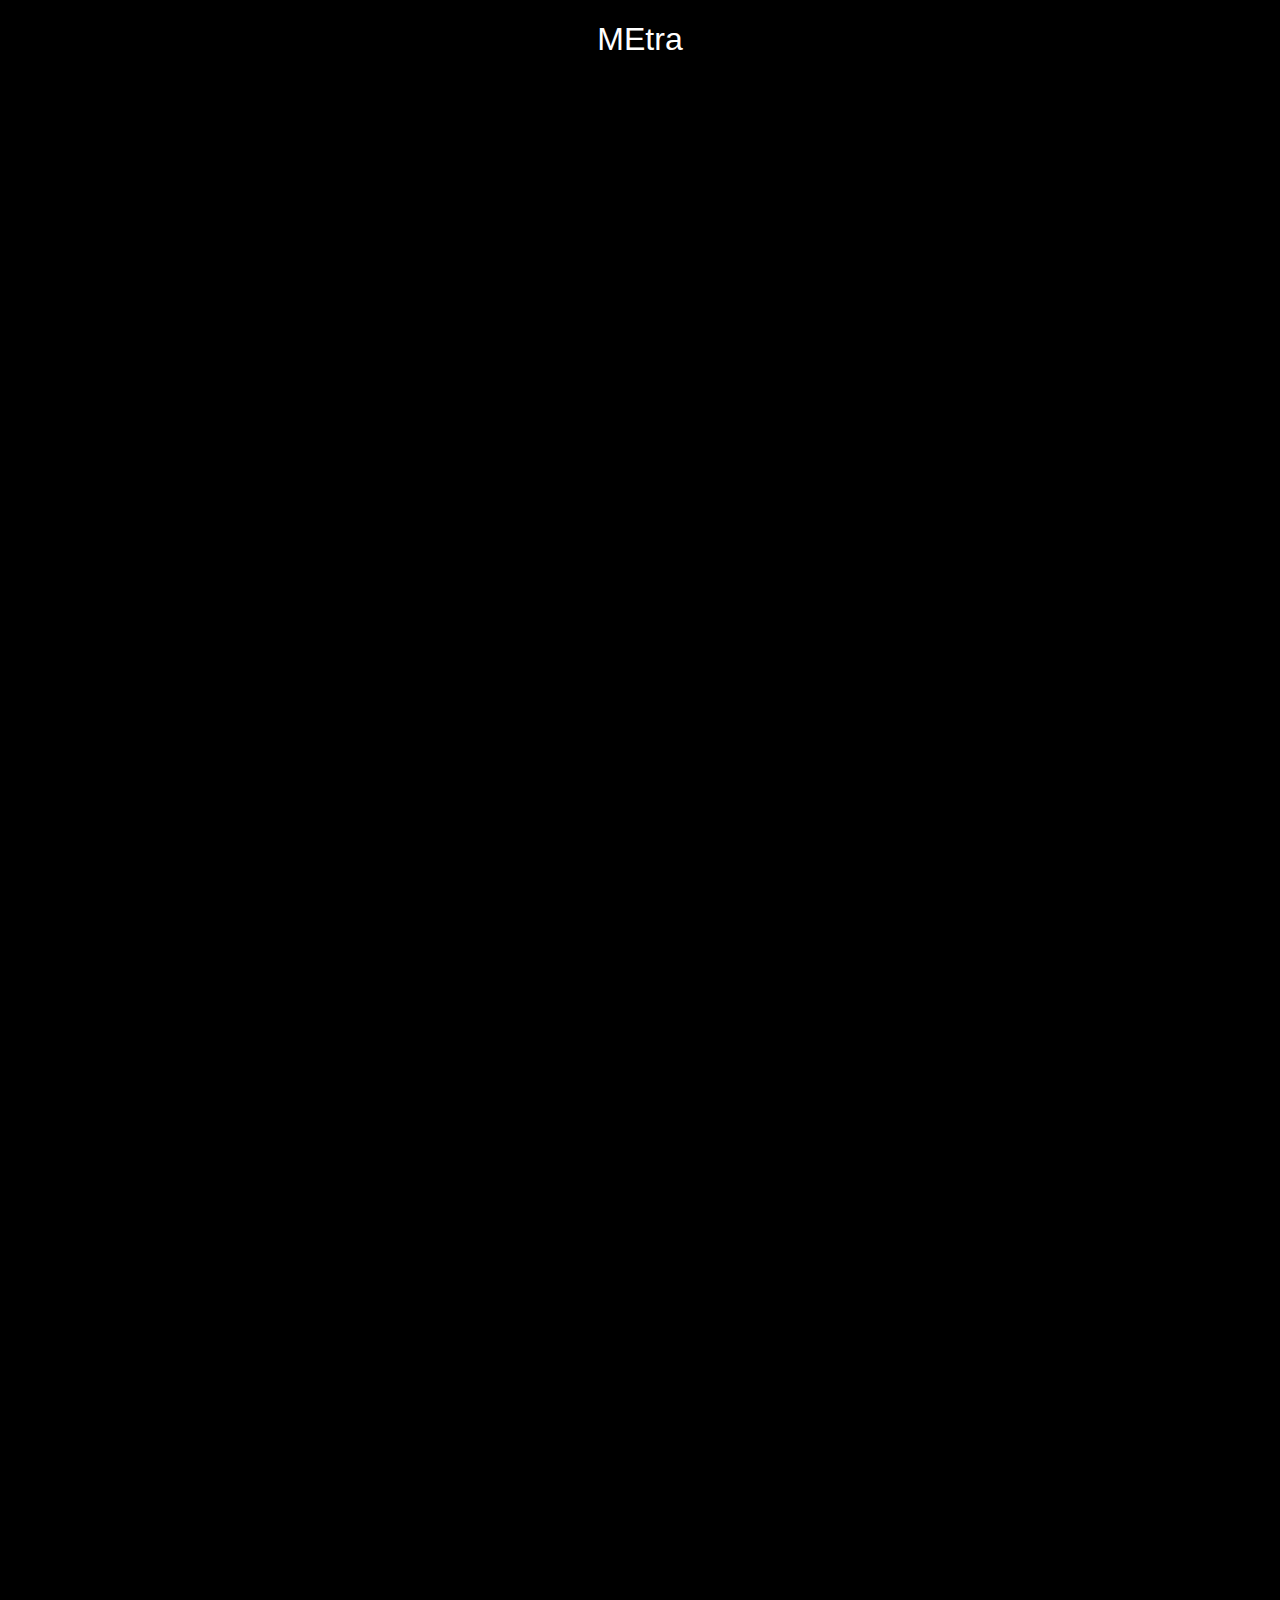
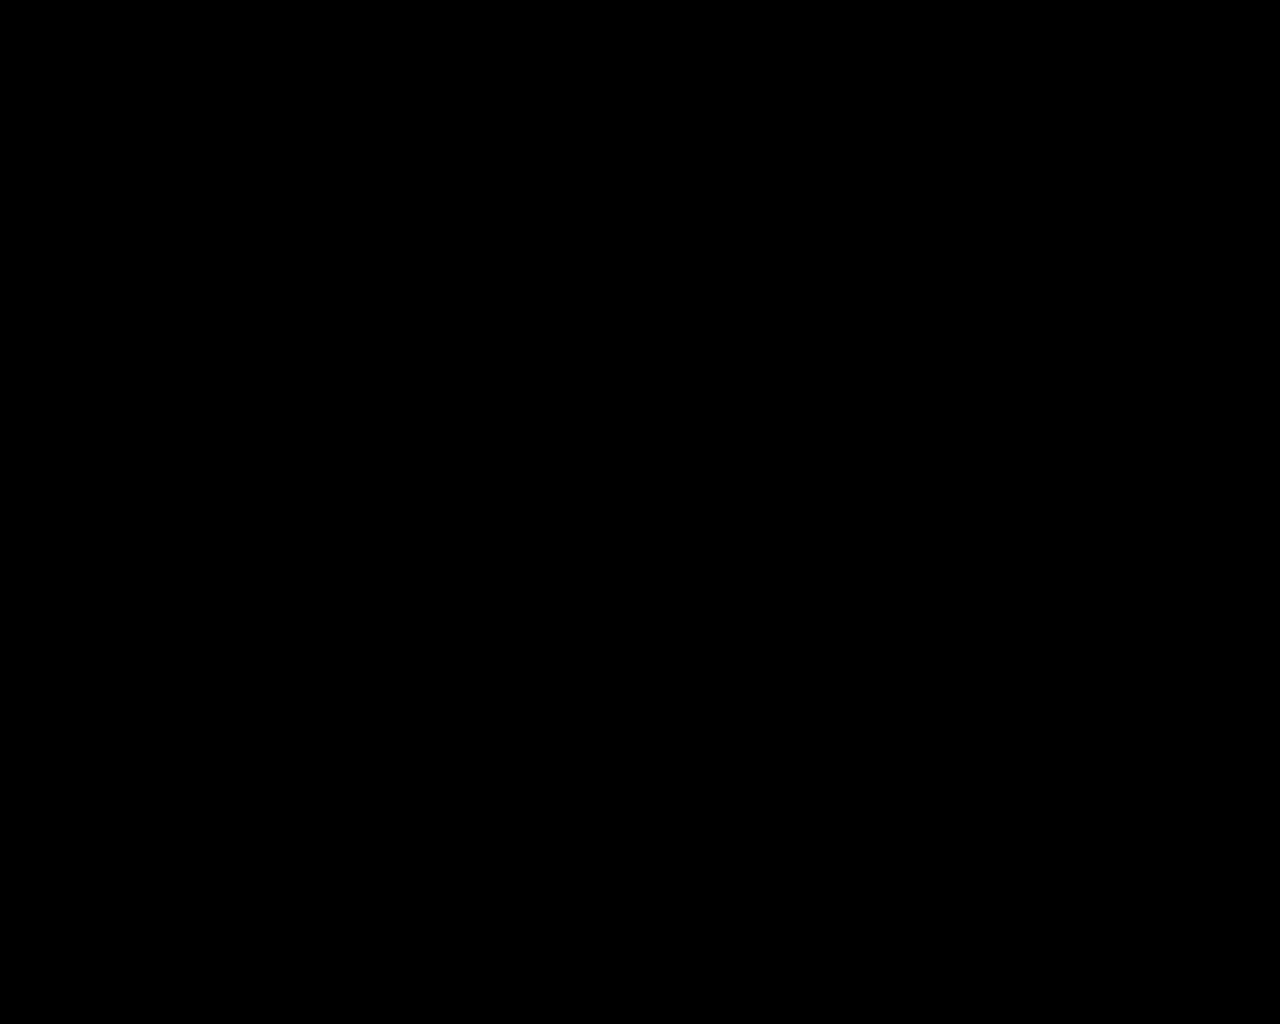
==== index.html @ 7e8ee2d7 "V1" ====
<!DOCTYPE html>

<html>
  <head>
    <title>MEtra</title>
    <meta http-equiv="content-type" content="text/html; charset=utf-8" />
    <script src="p5.min.js"></script>
    <script src="p5setup.js"></script>
    <script src="gsap.min.js"></script>
    <script src="app.js" type="module"></script>
    <link rel="stylesheet" type="text/css" href="metra.css" />
  </head>

  <body>
    <h1>MEtra</h1>
    <div id="metra"></div>
  </body>
</html>
---- metra.css ----
html {
  background-color: #000000;
}

h1{
  text-align: center;
  color:#ffffff;
  font-family: Helvetica;
  font-weight: lighter;
}

#metra {
  text-align: center;
}
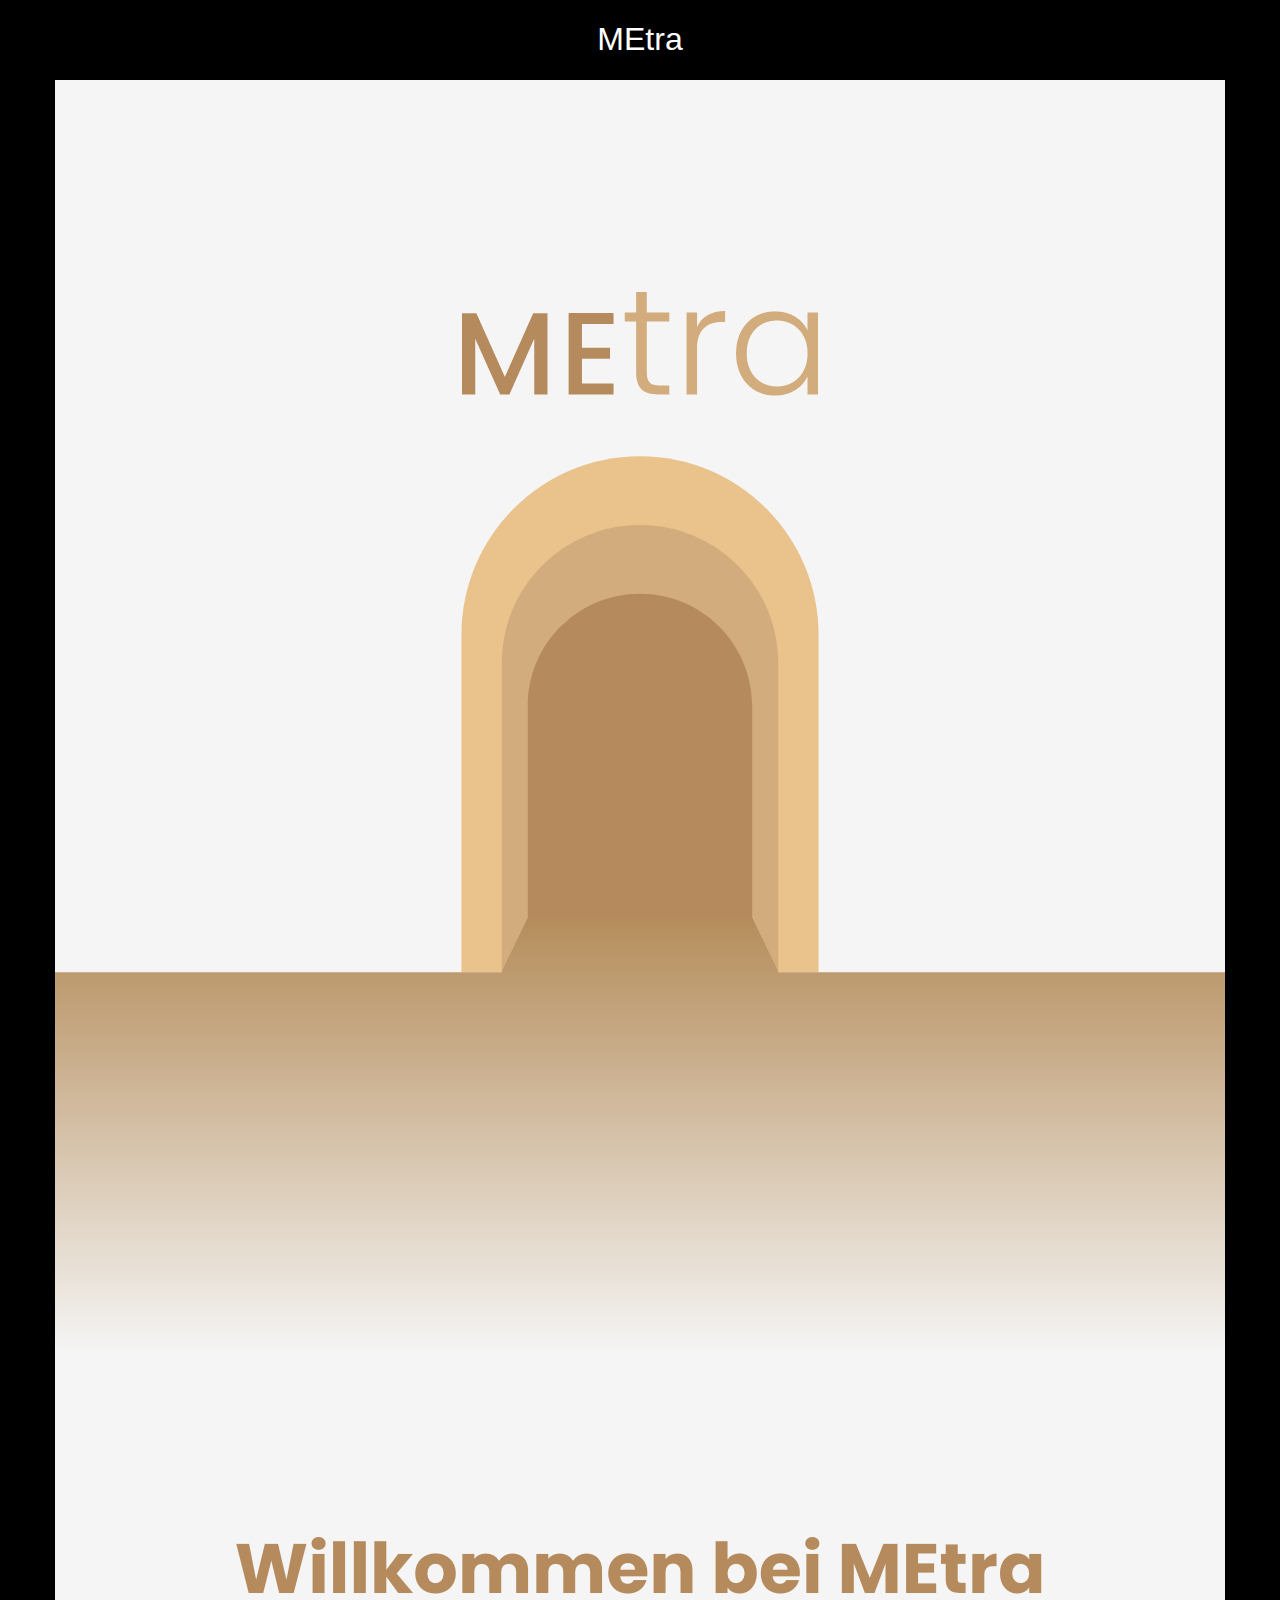
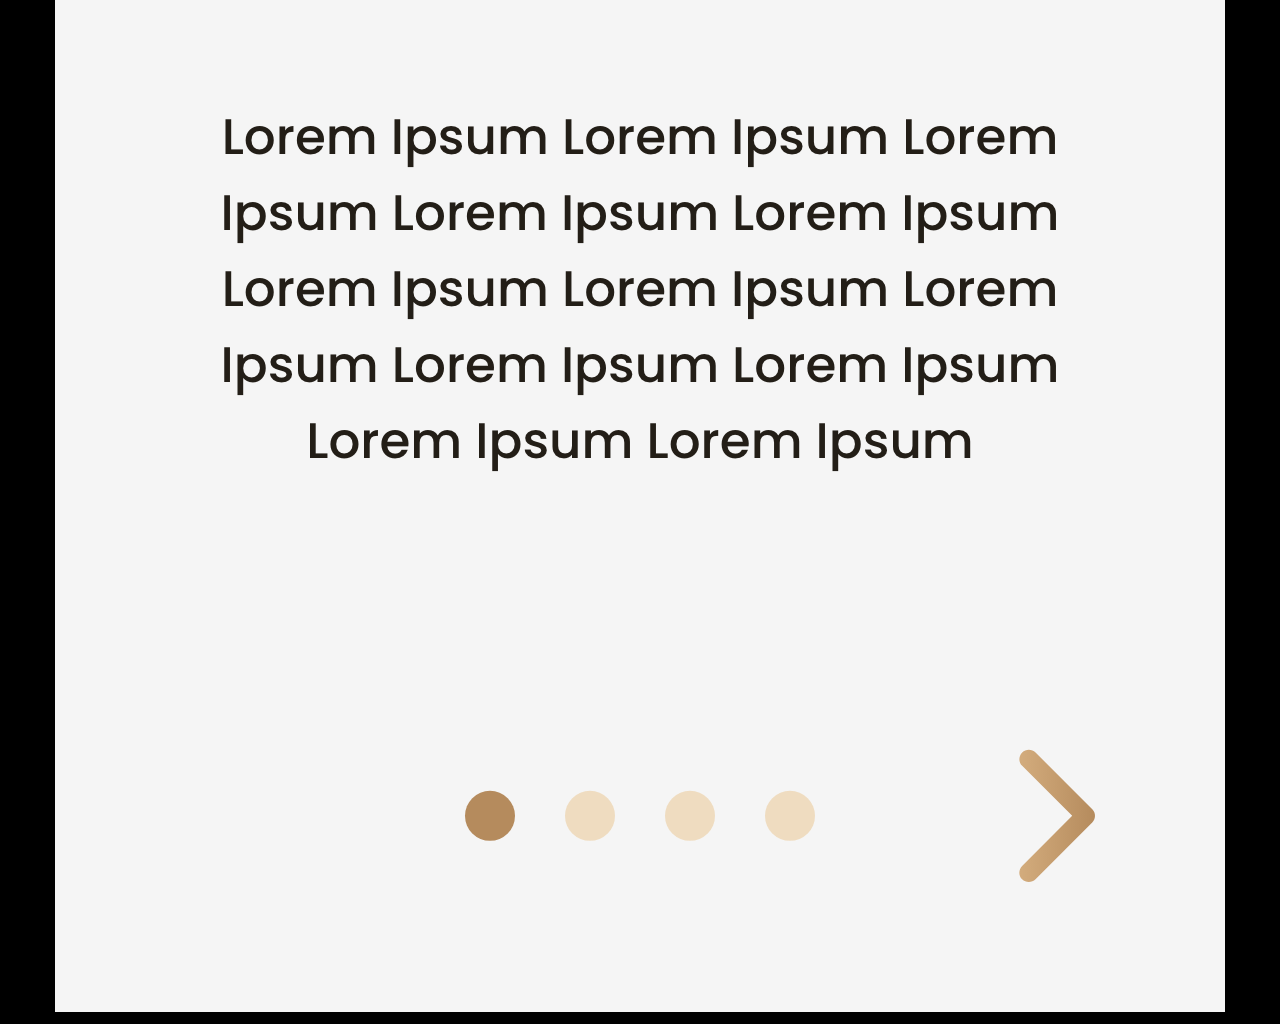
==== commit 2b8f4787: "Video working - 19.2.22" ====
--- a/index.html
+++ b/index.html
@@ -7,6 +7,7 @@
     <script src="p5.min.js"></script>
     <script src="p5setup.js"></script>
     <script src="gsap.min.js"></script>
+    <script src="p5.sound.js"></script>
     <script src="app.js" type="module"></script>
     <link rel="stylesheet" type="text/css" href="metra.css" />
   </head>
--- a/metra.css
+++ b/metra.css
@@ -12,3 +12,7 @@
 #metra {
   text-align: center;
 }
+
+video {
+  display: none;
+}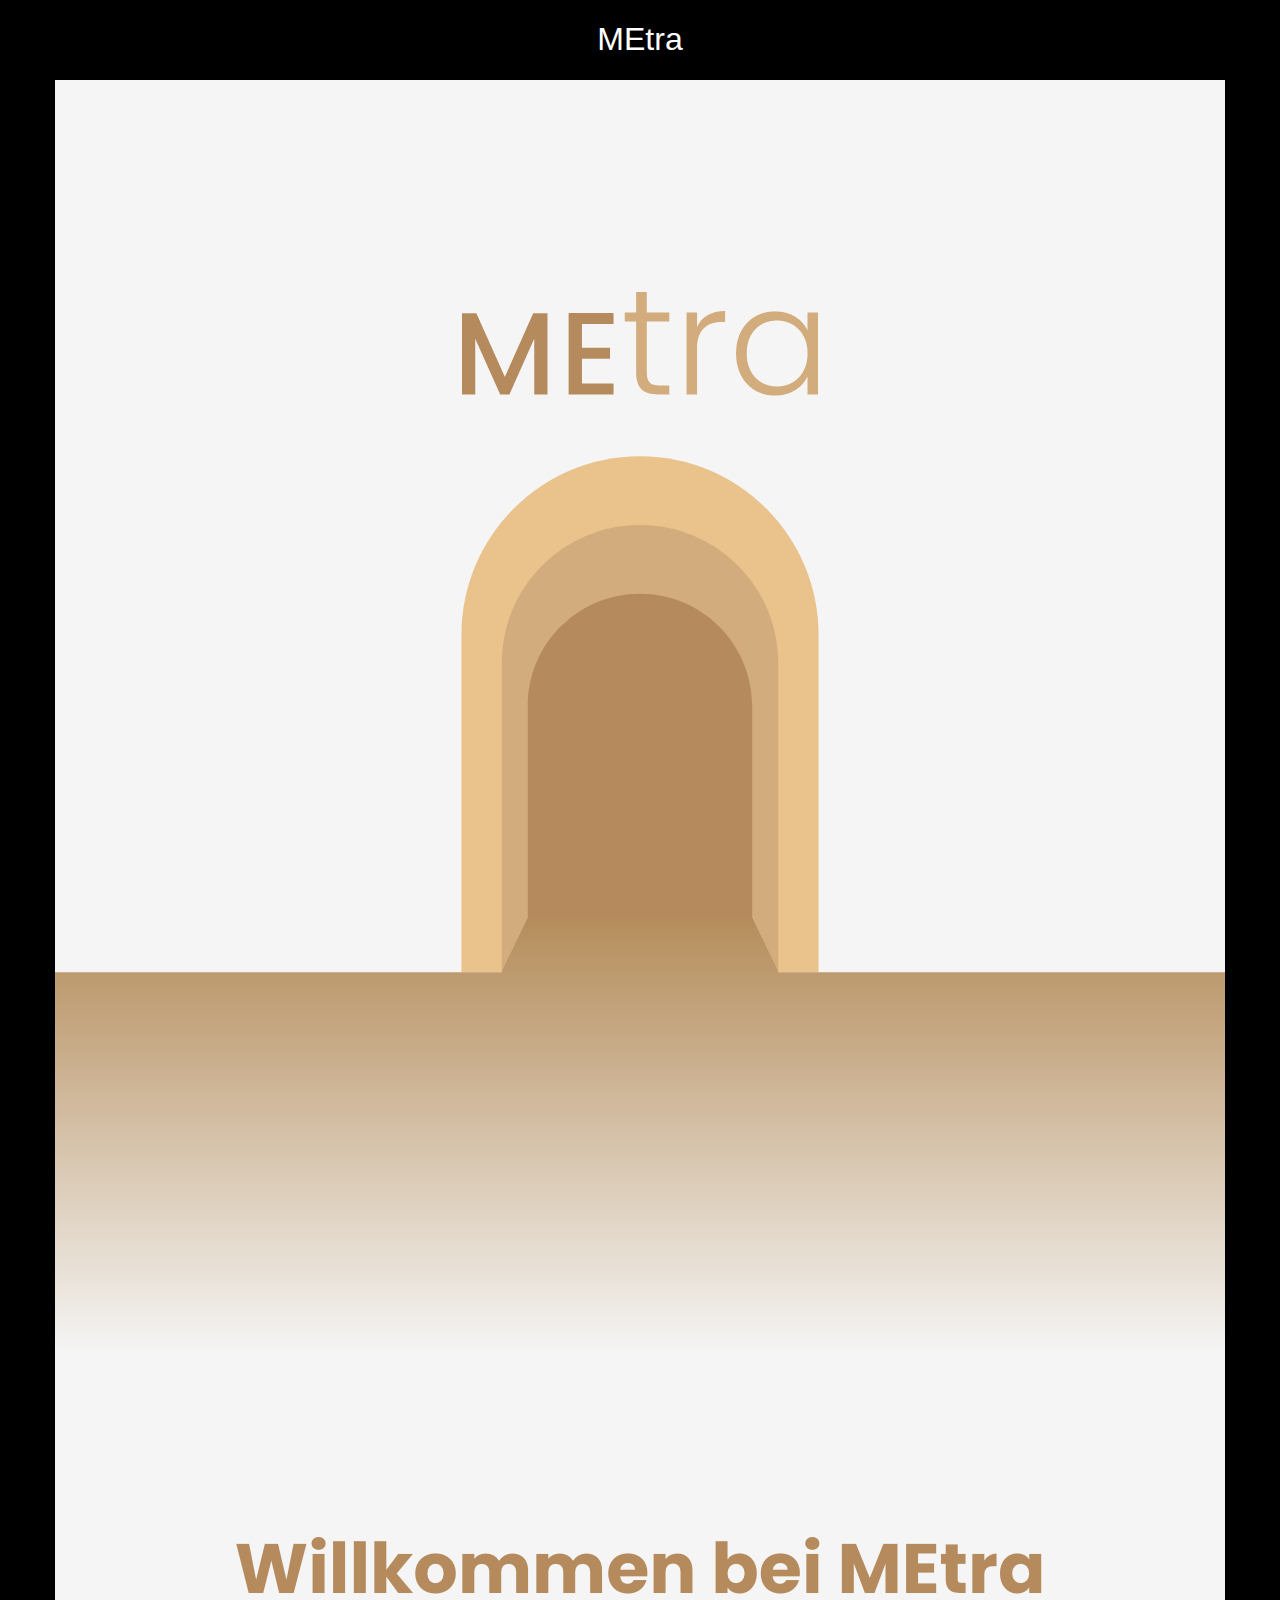
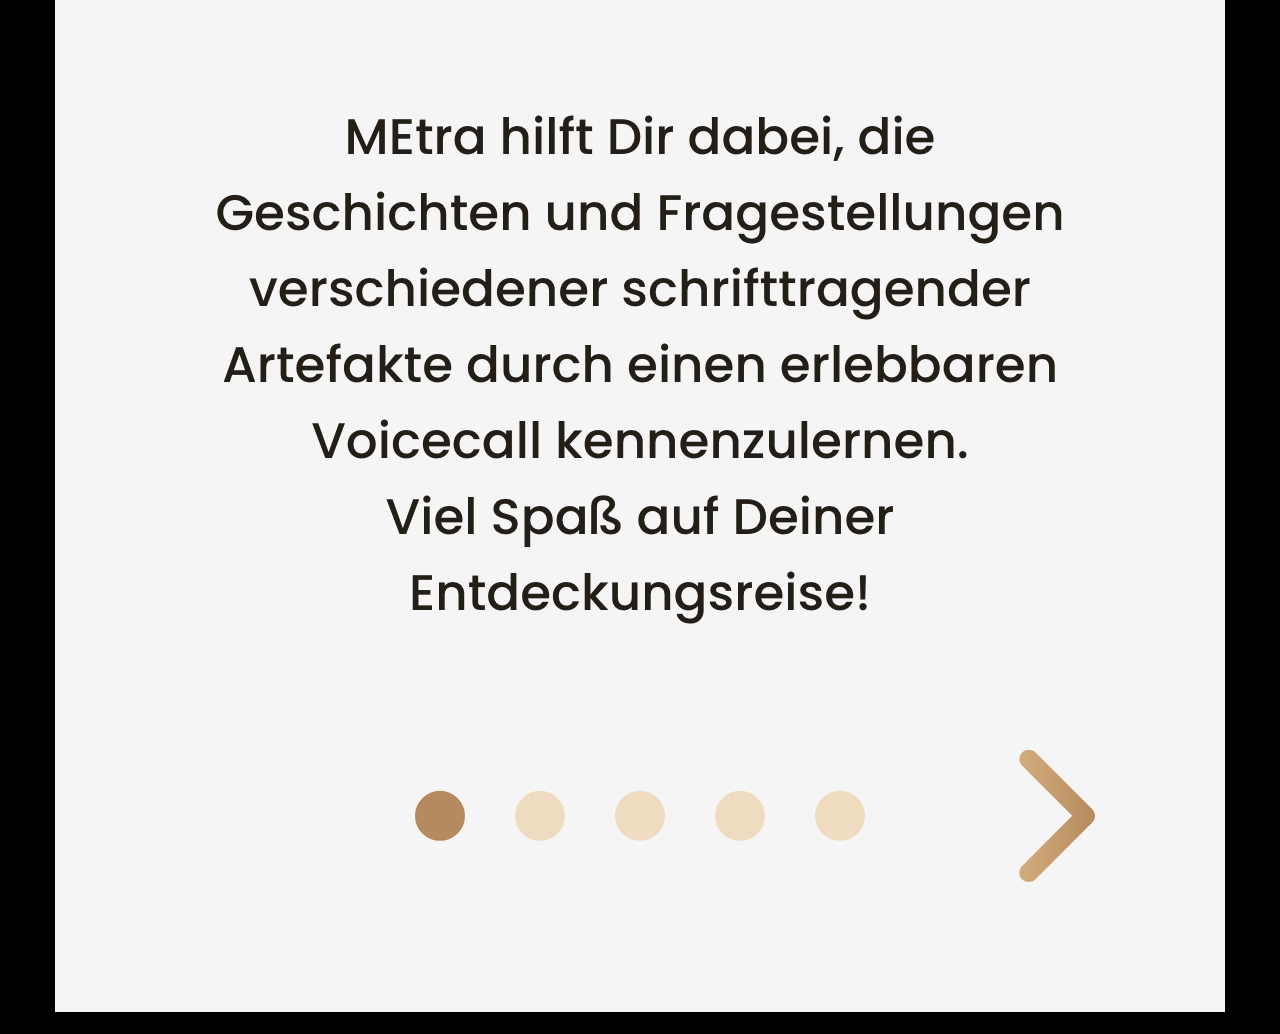
==== commit 4e44cf82: "8.3.22 - Sound eingefügt" ====
--- a/index.html
+++ b/index.html
@@ -5,9 +5,9 @@
     <title>MEtra</title>
     <meta http-equiv="content-type" content="text/html; charset=utf-8" />
     <script src="p5.min.js"></script>
+    <script src="p5.sound.js"></script>
+    <script src="gsap.min.js"></script>
     <script src="p5setup.js"></script>
-    <script src="gsap.min.js"></script>
-    <script src="p5.sound.js"></script>
     <script src="app.js" type="module"></script>
     <link rel="stylesheet" type="text/css" href="metra.css" />
   </head>
